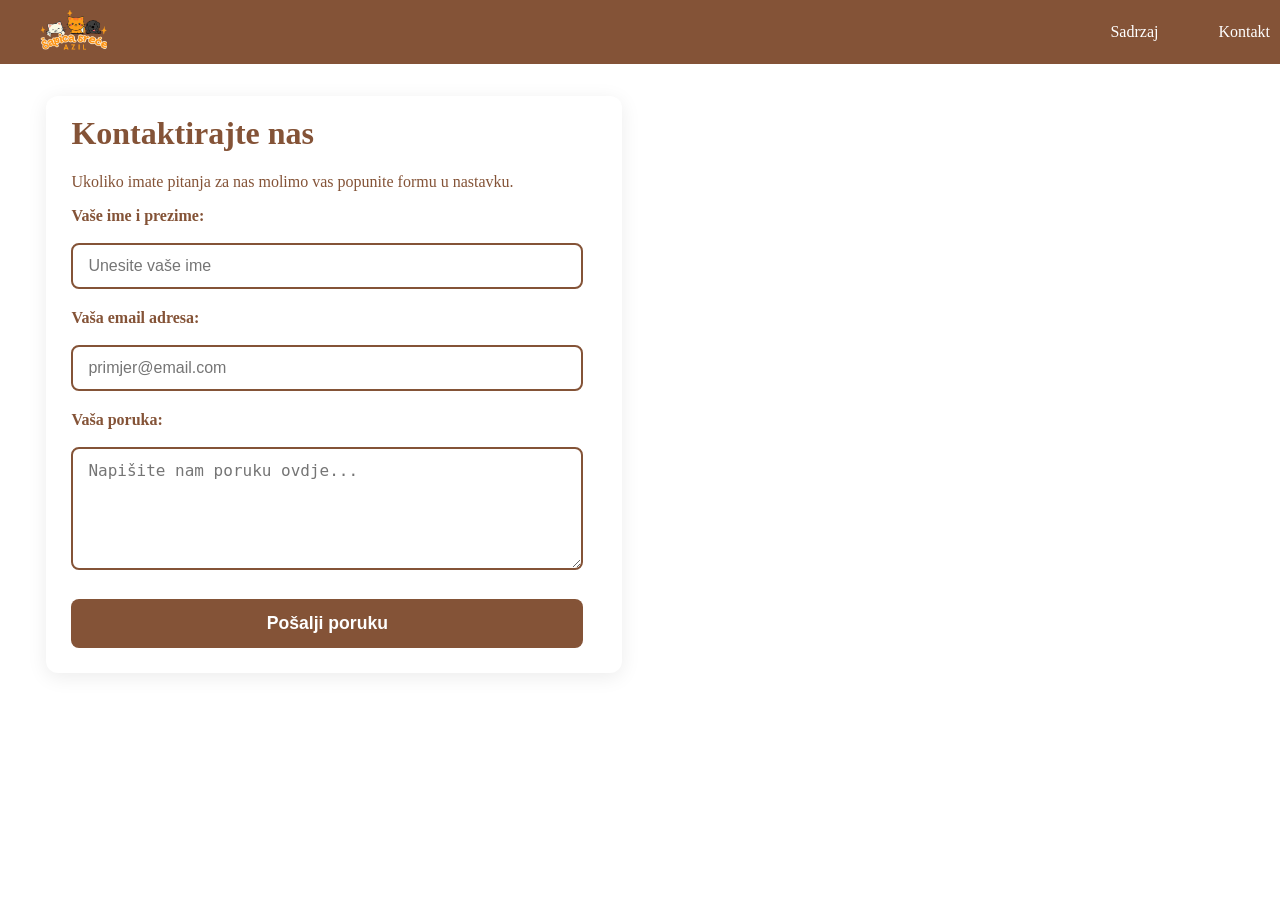
==== kontakt.html @ 922c0b39 "Napravljena kontakt stranica, uzeto zaglavlje sa index.html stranice. Napravljena kontakt forma i js" ====
<!DOCTYPE html>
<html>
<head>
    <meta charset="UTF-8">
    <title>Azil "Šapica sreće" - Tuzla</title>
    <link rel="stylesheet" href="kontakt_style.css">
</head>

<body>
    <!-- Navigacija -->
    <nav class="menu-container">
        <a href="index.html" class="logo">
            <img 
                src="slike/logo3.png" 
                alt="Logo stranice"
            />
        </a>
        <ul>
            <li><a href="sadrzaj.html">Sadrzaj</a></li>
            <li><a href="kontakt.html">Kontakt</a></li>
        </ul>
    </nav>

    <div class="kontakt-box">
        <h1 class="kontakt-naslov">Kontaktirajte nas</h1>
        <p class="kontakt-podnaslov">Ukoliko imate pitanja za nas molimo vas popunite formu u nastavku.</p>
        
        <div class="forma-kontejner">
            <form id="kontaktForma" action="#" method="POST">
                
                <div class="unos-polje">
                    <label for="ime">Vaše ime i prezime:</label><br>
                    <input type="text" id="ime" name="ime" placeholder="Unesite vaše ime" required>
                </div>
                <br>

                <div class="unos-polje">
                    <label for="email">Vaša email adresa:</label><br>
                    <input type="email" id="email" name="email" placeholder="primjer@email.com" required>
                </div>
                <br>

                <div class="unos-polje">
                    <label for="poruka">Vaša poruka:</label><br>
                    <textarea id="poruka" name="poruka" rows="5" placeholder="Napišite nam poruku ovdje..." required></textarea>
                </div>
                <br>

                <button type="submit" class="dugme-posalji">Pošalji poruku</button>
            </form>

            <div id="porukaUspjeha" style="display: none; color: #28a745; margin-top: 15px; font-weight: bold;">
                Hvala vam! Vaša poruka je uspješno poslana. Javit ćemo vam se ubrzo. 🐾
            </div>
        </div>
    </div>

    <script src="skripta.js"></script>

</body>
</html>
---- kontakt_style.css ----
.menu-container {
    margin: 0 auto;       
    display: flex;
    align-items: center;
    justify-content: space-between;
    background-color: #845337; 
    padding: 10px 20px;
    position: fixed;   
    top: 0;           
    left: 0;
    right: 0;
    width: 100%;      
    z-index: 1000;    
}

.logo img {
    width: 50pt;          
    padding: 0px 20px;
}

nav ul {
    list-style-type: none; 
    margin: 0;
    padding: 0;
    display: flex; 
}

nav ul li {
    margin: 0;
}

nav ul li a {
    display: inline-block;
    color: rgb(255, 255, 255); 
    text-decoration: none; 
    padding: 0px 30px; /* razmak oko teksta */
}

nav ul li a:hover {
    background-color: #ffffff; 
    color: #845337; 
}

.kontakt-box{
    max-width:45lvw;
    margin-left:3lvw;
    margin-top: 96px; 
    padding-top: 3px;
    border-radius: 12px;
    background-color: #fff;
    box-shadow: 0 4px 20px rgba(0,0,0,0.08);
}

.kontakt-naslov{
    margin-top: 16px;
    margin-left: 25px;
    color:#845337;
    display: flex;
    align-items: center;
    justify-content: space-between;

}

.kontakt-podnaslov{
    margin-top: 16px;
    margin-left: 25px;
    color:#845337;
    display: flex;
    align-items: center;
    justify-content: space-between;

}


.forma-kontejner {
    max-width:40lvw;
    margin-left:25px ;
    background: #fff;
}


.unos-polje {
    margin-bottom: 2px;
}

.forma-kontejner label {
    display: block;
    margin-bottom: 0px;
    font-weight: 600;
    color:#845337;
}


.forma-kontejner input[type="text"],
.forma-kontejner input[type="email"],
.forma-kontejner textarea {
    width: 100%;
    padding: 12px 15px;
    border: 2px solid #845337;
    border-radius: 8px;
    font-size: 1rem;
    transition: all 0.3s ease;
    outline: none;
    box-sizing: border-box;
    align-items: center;
}

.kontakt-poruka{
    display: none; 
    color: #28a745; 
    font-weight: bold;
    margin-bottom: 25px;
}

.dugme-posalji {
    width: 100%;
    margin-bottom: 25px;
    background-color: #845337; 
    color: white;
    padding: 14px;
    border: none;
    border-radius: 8px;
    font-size: 1.1rem;
    font-weight: bold;
    cursor: pointer;
    transition: background-color 0.3s, transform 0.2s;
    margin-top: 5px;
}
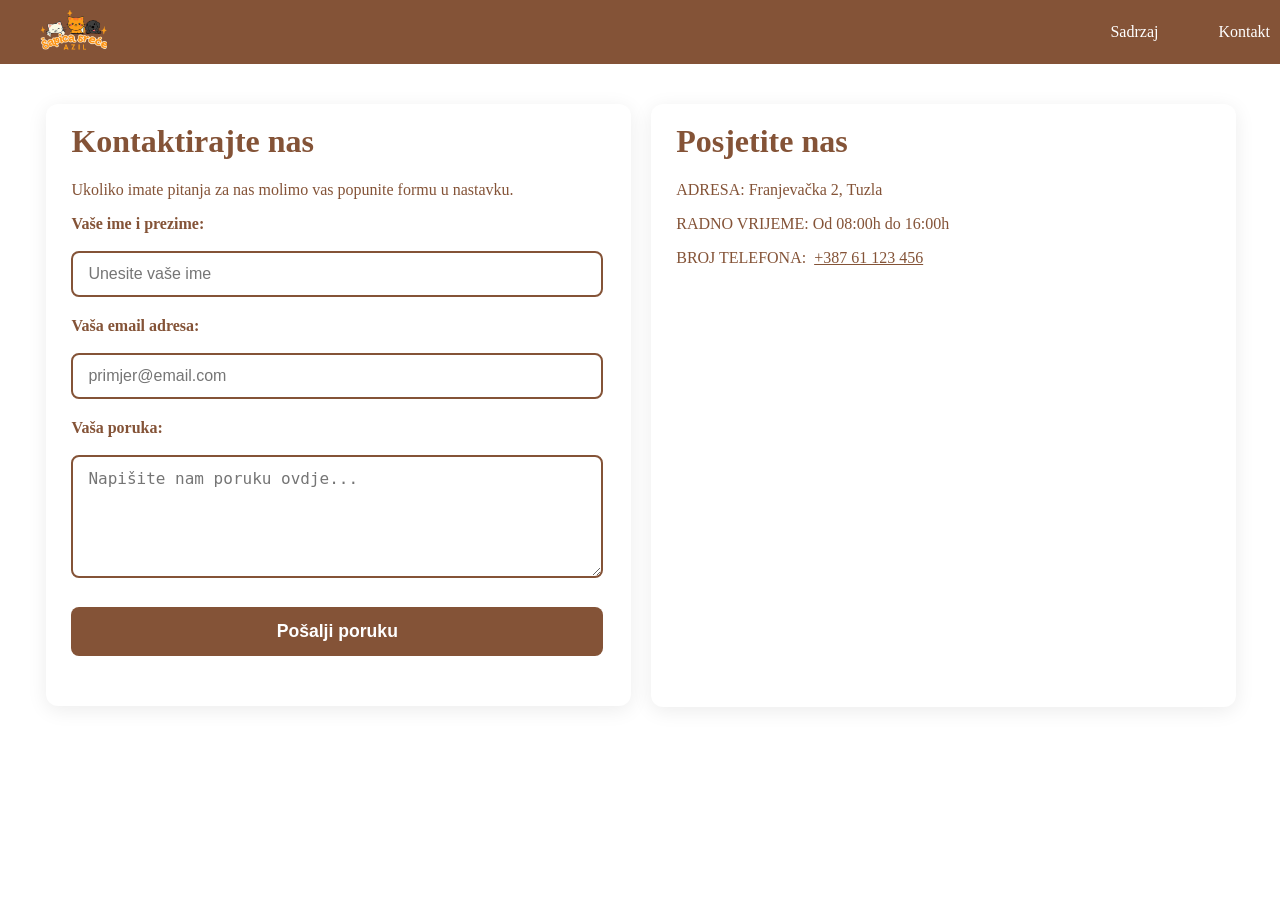
==== commit b0e2cd22: "Dodana karata na kontakt.html stranicu, kao i ostale kontakt info (adresa, broj telefona), popravlje" ====
--- a/kontakt.html
+++ b/kontakt.html
@@ -21,41 +21,66 @@
         </ul>
     </nav>
 
-    <div class="kontakt-box">
-        <h1 class="kontakt-naslov">Kontaktirajte nas</h1>
-        <p class="kontakt-podnaslov">Ukoliko imate pitanja za nas molimo vas popunite formu u nastavku.</p>
-        
-        <div class="forma-kontejner">
-            <form id="kontaktForma" action="#" method="POST">
-                
-                <div class="unos-polje">
-                    <label for="ime">Vaše ime i prezime:</label><br>
-                    <input type="text" id="ime" name="ime" placeholder="Unesite vaše ime" required>
+    <div class="kontakt-mapa">
+        <div class="kontakt-box">
+            <h1 class="kontakt-naslov">Kontaktirajte nas</h1>
+            <p class="kontakt-podnaslov">Ukoliko imate pitanja za nas molimo vas popunite formu u nastavku.</p>
+            
+            <div class="forma-kontejner">
+                <form id="kontaktForma" action="#" method="POST">
+                    
+                    <div class="unos-polje">
+                        <label for="ime">Vaše ime i prezime:</label><br>
+                        <input type="text" id="ime" name="ime" placeholder="Unesite vaše ime" required>
+                    </div>
+                    <br>
+
+                    <div class="unos-polje">
+                        <label for="email">Vaša email adresa:</label><br>
+                        <input type="email" id="email" name="email" placeholder="primjer@email.com" required>
+                    </div>
+                    <br>
+
+                    <div class="unos-polje">
+                        <label for="poruka">Vaša poruka:</label><br>
+                        <textarea id="poruka" name="poruka" rows="5" placeholder="Napišite nam poruku ovdje..." required></textarea>
+                    </div>
+                    <br>
+
+                    <button type="submit" class="dugme-posalji">Pošalji poruku</button>
+                </form>
+
+                <div id="porukaUspjeha" class="kontakt-poruka" >
+                    Hvala vam! Vaša poruka je uspješno poslana. Javit ćemo vam se ubrzo. 🐾
                 </div>
-                <br>
-
-                <div class="unos-polje">
-                    <label for="email">Vaša email adresa:</label><br>
-                    <input type="email" id="email" name="email" placeholder="primjer@email.com" required>
-                </div>
-                <br>
-
-                <div class="unos-polje">
-                    <label for="poruka">Vaša poruka:</label><br>
-                    <textarea id="poruka" name="poruka" rows="5" placeholder="Napišite nam poruku ovdje..." required></textarea>
-                </div>
-                <br>
-
-                <button type="submit" class="dugme-posalji">Pošalji poruku</button>
-            </form>
-
-            <div id="porukaUspjeha" style="display: none; color: #28a745; margin-top: 15px; font-weight: bold;">
-                Hvala vam! Vaša poruka je uspješno poslana. Javit ćemo vam se ubrzo. 🐾
             </div>
         </div>
+
+        <script src="skripta.js"></script>
+        
+        <div class="mapa-box">
+            <h1 class="kontakt-naslov">Posjetite nas</h1>
+            <p class="kontakt-podnaslov">ADRESA: Franjevačka 2, Tuzla</p>
+            <p class="kontakt-podnaslov">RADNO VRIJEME: Od 08:00h do 16:00h</p>
+            <div class="telefon-red">
+                <span>BROJ TELEFONA:</span>
+                <a href="tel:+38761123456">+387 61 123 456</a>
+            </div>
+            
+            <div class="mapa-kontejner">
+                <iframe 
+                    src="https://www.google.com/maps/embed?pb=!1m18!1m12!1m3!1d2843.894953051688!2d18.671561075006395!3d44.53778339477354!2m3!1f0!2f0!3f0!3m2!1i1024!2i768!4f13.1!3m3!1m2!1s0x475ead228316a251%3A0x2165318fba877f3d!2sFranjeva%C4%8Dka%202%2C%20Tuzla%20Grad%2075000!5e0!3m2!1shr!2sba!4v1778794745160!5m2!1shr!2sba" 
+                    width="600" 
+                    height="390" 
+                    style="border:0;" 
+                    allowfullscreen="" 
+                    loading="lazy" 
+                    referrerpolicy="no-referrer-when-downgrade">
+                </iframe>
+            </div>
+        </div>
+
     </div>
-
-    <script src="skripta.js"></script>
 
 </body>
 </html>
--- a/kontakt_style.css
+++ b/kontakt_style.css
@@ -42,13 +42,16 @@
 }
 
 .kontakt-box{
-    max-width:45lvw;
+    max-width:50vw;
     margin-left:3lvw;
     margin-top: 96px; 
+    flex: 1; 
+    min-width: 300px;
     padding-top: 3px;
     border-radius: 12px;
     background-color: #fff;
     box-shadow: 0 4px 20px rgba(0,0,0,0.08);
+    padding-bottom: 25px;
 }
 
 .kontakt-naslov{
@@ -73,7 +76,7 @@
 
 
 .forma-kontejner {
-    max-width:40lvw;
+    max-width:50vw;
     margin-left:25px ;
     background: #fff;
 }
@@ -94,7 +97,7 @@
 .forma-kontejner input[type="text"],
 .forma-kontejner input[type="email"],
 .forma-kontejner textarea {
-    width: 100%;
+    width: 95%;
     padding: 12px 15px;
     border: 2px solid #845337;
     border-radius: 8px;
@@ -109,11 +112,11 @@
     display: none; 
     color: #28a745; 
     font-weight: bold;
-    margin-bottom: 25px;
+    padding-bottom: 25px;
 }
 
 .dugme-posalji {
-    width: 100%;
+    width: 95%;
     margin-bottom: 25px;
     background-color: #845337; 
     color: white;
@@ -125,4 +128,67 @@
     cursor: pointer;
     transition: background-color 0.3s, transform 0.2s;
     margin-top: 5px;
+}
+
+
+.kontakt-mapa{
+    display: flex;
+    gap: 20px;
+    flex-wrap: wrap; 
+    align-items: flex-start;
+}
+
+.mapa-kontejner {
+    flex: 1;
+    min-width: 300px;
+    margin-top: 25px;
+    margin-right:25px ;
+}
+
+/* Osigurava da se iframe mape prilagodi širini kontejnera */
+.mapa-kontejner iframe {
+    width: 95%;
+    display: flex;
+    align-items: center;
+    justify-content: space-between;
+    padding-left: 25px;
+    padding-bottom: 25px;
+    
+}
+
+
+.mapa-box{
+    max-width:50vw;
+    margin-top: 96px; 
+    margin-right: 36px;
+    flex: 1; 
+    min-width: 350px;
+    padding-top: 3px;
+    border-radius: 12px;
+    background-color: #fff;
+    box-shadow: 0 4px 20px rgba(0,0,0,0.08);
+}
+
+
+.mapa-box a{
+    color:#845337;
+    display: flex;
+    align-items: center;
+    justify-content: space-between;
+}
+
+.mapa-box a:hover{
+    color:#cea48c;
+}
+
+.telefon-red {
+    display: flex;
+    align-items: center; /* Vertikalno centrira tekst i broj */
+    margin-left: 25px; /* Poravnava sa vašim ostalim tekstom */
+    margin-top: 16px;
+}
+
+.telefon-red span {
+    color: #845337;
+    margin-right: 8px; /* Odmiče broj malo udesno od teksta */
 }
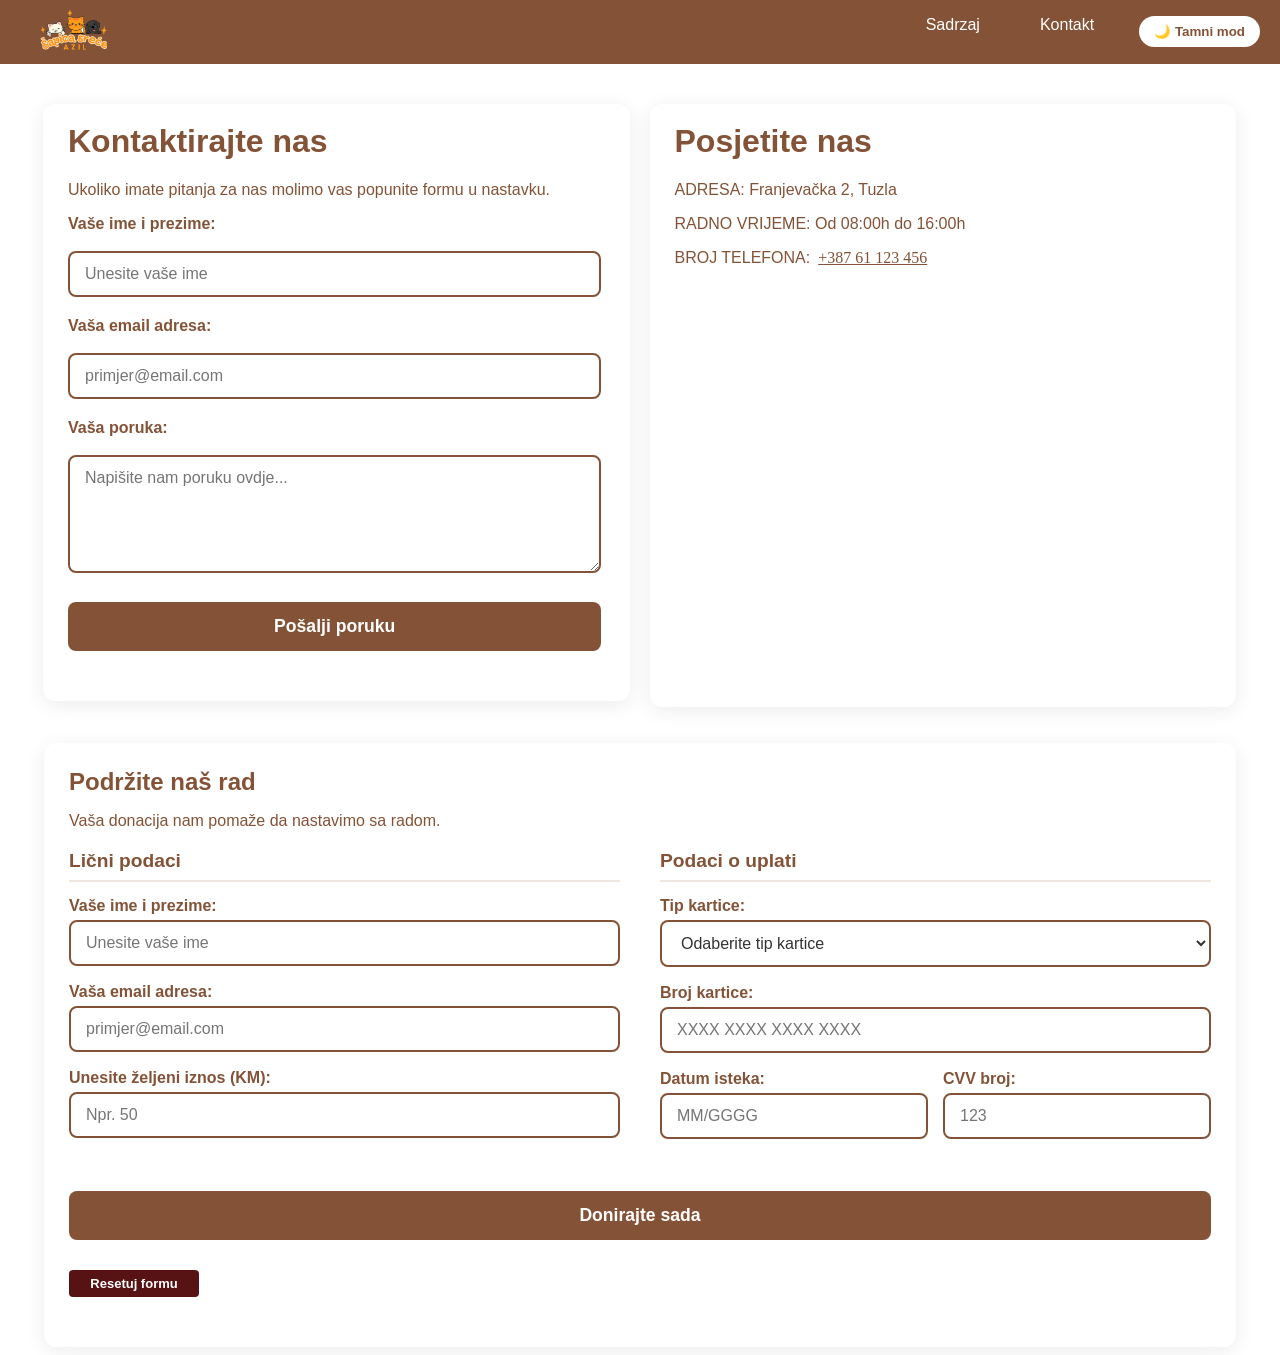
==== commit 4061f550: "Dodana je mapa i forma za donaciju, te reset button i dark mode" ====
--- a/kontakt.html
+++ b/kontakt.html
@@ -3,12 +3,14 @@
 <head>
     <meta charset="UTF-8">
     <title>Azil "Šapica sreće" - Tuzla</title>
+    <meta name="viewport" content="width=device-width, initial-scale=1.0">
     <link rel="stylesheet" href="kontakt_style.css">
 </head>
 
 <body>
     <!-- Navigacija -->
     <nav class="menu-container">
+
         <a href="index.html" class="logo">
             <img 
                 src="slike/logo3.png" 
@@ -18,6 +20,7 @@
         <ul>
             <li><a href="sadrzaj.html">Sadrzaj</a></li>
             <li><a href="kontakt.html">Kontakt</a></li>
+            <li><button id="dark-mode-toggle" class="btn-tamni">🌙 Tamni mod</button></li>
         </ul>
     </nav>
 
@@ -82,5 +85,157 @@
 
     </div>
 
+    <div class="form-donacije">
+        <div class="donacija-box">
+    <h2 class="kontakt-naslov">Podržite naš rad</h2>
+    <p class="kontakt-podnaslov">Vaša donacija nam pomaže da nastavimo sa radom.</p>
+    
+    <div class="forma-donacije">
+        <form id="donacijaForma" action="#" method="POST">
+            
+            <div class="donacija-kolone">
+                
+                <div class="donacija-lijeva">
+                    <h3 class="podnaslov-forme">Lični podaci</h3>
+                    
+                    <div class="unos-polje">
+                        <label for="ime-donacije">Vaše ime i prezime:</label>
+                        <input type="text" id="ime-donacije" name="ime" placeholder="Unesite vaše ime" required>
+                    </div>
+
+                    <div class="unos-polje">
+                        <label for="email-donacije">Vaša email adresa:</label>
+                        <input type="email" id="email-donacije" name="email" placeholder="primjer@email.com" required>
+                    </div>
+
+                    <div class="unos-polje">
+                        <label for="iznos">Unesite željeni iznos (KM):</label>
+                        <input type="number" id="iznos" name="iznos" placeholder="Npr. 50" required min="1">
+                    </div>
+                </div>
+
+                <div class="donacija-desna">
+                    <h3 class="podnaslov-forme">Podaci o uplati</h3>
+                    
+                    <div class="unos-polje">
+                        <label for="tip-kartice">Tip kartice:</label>
+                        <select id="tip-kartice" name="tip_kartice" required>
+                            <option value="" disabled selected>Odaberite tip kartice</option>
+                            <option value="visa">Visa</option>
+                            <option value="mastercard">Mastercard</option>
+                            <option value="maestro">Maestro</option>
+                        </select>
+                    </div>
+
+                    <div class="unos-polje">
+                        <label for="broj-kartice">Broj kartice:</label>
+                        <input type="number" id="broj-kartice" name="broj_kartice" placeholder="XXXX XXXX XXXX XXXX" required maxlength="16">
+                        <div id="greskaKartica" style="color: red; font-size: 12px; display: none; margin-top: 5px;">Broj kartice mora imati tačno 16 cifara!</div>
+                    </div>
+
+                    <div class="kartica-detalji">
+                        <div class="unos-polje polje-pola">
+                            <label for="istek">Datum isteka:</label>
+                            <input type="text" id="istek" name="istek" placeholder="MM/GGGG" required maxlength="7">
+                            <div id="greskaDatum" style="color: red; font-size: 12px; display: none; margin-top: 5px;">Format mora biti MM/GGGG (Mjesec 01-12)!</div>
+                        </div>
+                        <div class="unos-polje polje-pola">
+                            <label for="cvv">CVV broj:</label>
+                            <input type="text" id="cvv" name="cvv" placeholder="123" required maxlength="3">
+                            <div id="greskaCvv" style="color: red; font-size: 12px; display: none; margin-top: 5px;">CVV mora imati 3 cifre!</div>
+        
+                        </div>
+                    </div>
+                </div>
+                
+            </div> <button type="submit" class="dugme-posalji dugme-doniraj-novo">Donirajte sada</button>
+            <button type="reset" id="resetujDonaciju" class="dugme-posalji dugme-reset">Resetuj formu</button>
+        </form>
+        
+        <div id="porukaUspjehaDonacija" class="kontakt-poruka">
+            Hvala vam! Vaša donacija nam mnogo znači. 🐾
+        </div>
+    </div>
+
+   
+<script>
+    const toggleButton = document.getElementById('dark-mode-toggle');
+
+    toggleButton.addEventListener('click', () => {
+        document.body.classList.toggle('dark');
+        if (document.body.classList.contains('dark')) {
+            toggleButton.innerHTML = "☀️ Svijetli mod";
+        } else {
+            toggleButton.innerHTML = "🌙 Tamni mod";
+        }
+    });
+
+    
+    const poljeKartica = document.getElementById('broj-kartice');
+    const poljeIstek = document.getElementById('istek');
+    const poljeCvv = document.getElementById('cvv');
+    const donacijaForma = document.getElementById('donacijaForma');
+
+    
+    poljeKartica.addEventListener('input', samoBrojevi);
+    poljeCvv.addEventListener('input', samoBrojevi);
+    
+    // Automatsko dodavanje kose crte za datum (MM/GGGG)
+    poljeIstek.addEventListener('input', formatirajDatum);
+
+    function samoBrojevi(e) {
+        this.value = this.value.replace(/[^0-9]/g, '');
+    }
+
+    function formatirajDatum(e) {
+        let unos = this.value.replace(/[^0-9]/g, '');
+        if (unos.length > 2) {
+            this.value = unos.substring(0, 2) + '/' + unos.substring(2, 6);
+        } else {
+            this.value = unos;
+        }
+    }
+
+    
+    donacijaForma.addEventListener('submit', function(event) {
+        document.getElementById('greskaKartica').style.display = 'none';
+        document.getElementById('greskaDatum').style.display = 'none';
+        document.getElementById('greskaCvv').style.display = 'none';
+
+        let formaValidna = true;
+
+       
+        if (poljeKartica.value.length !== 16) {
+            document.getElementById('greskaKartica').style.display = 'block';
+            formaValidna = false;
+        }
+
+        //  Provjera datuma isteka (MM/GGGG) - Mjesec ne može preko 12
+        let datumRegex = /^(0[1-9]|1[0-2])\/[0-9]{4}$/;
+        if (!datumRegex.test(poljeIstek.value)) {
+            document.getElementById('greskaDatum').style.display = 'block';
+            formaValidna = false;
+        }
+
+        if (poljeCvv.value.length !== 3) {
+            document.getElementById('greskaCvv').style.display = 'block';
+            formaValidna = false;
+        }
+
+        
+        if (!formaValidna) {
+            event.preventDefault(); 
+        } else {
+           
+            event.preventDefault(); 
+            document.getElementById('porukaUspjehaDonacija').style.display = 'block';
+        }
+    });
+
+
+
+    </script>
+    </body>
+</html>
 </body>
 </html>
--- a/kontakt_style.css
+++ b/kontakt_style.css
@@ -1,3 +1,4 @@
+
 .menu-container {
     margin: 0 auto;       
     display: flex;
@@ -11,6 +12,8 @@
     right: 0;
     width: 100%;      
     z-index: 1000;    
+    font-family: Arial, sans-serif;
+    box-sizing: border-box; 
 }
 
 .logo img {
@@ -33,7 +36,7 @@
     display: inline-block;
     color: rgb(255, 255, 255); 
     text-decoration: none; 
-    padding: 0px 30px; /* razmak oko teksta */
+    padding: 0px 30px; 
 }
 
 nav ul li a:hover {
@@ -41,46 +44,43 @@
     color: #845337; 
 }
 
-.kontakt-box{
-    max-width:50vw;
-    margin-left:3lvw;
+.kontakt-box {
+    max-width: 50vw;
     margin-top: 96px; 
+    margin-left: 10px;
     flex: 1; 
     min-width: 300px;
     padding-top: 3px;
+    padding-left: 25px;
     border-radius: 12px;
     background-color: #fff;
     box-shadow: 0 4px 20px rgba(0,0,0,0.08);
     padding-bottom: 25px;
-}
-
-.kontakt-naslov{
+    box-sizing: border-box;
+}
+
+.kontakt-naslov {
     margin-top: 16px;
-    margin-left: 25px;
-    color:#845337;
+    color: #845337;
     display: flex;
     align-items: center;
     justify-content: space-between;
-
-}
-
-.kontakt-podnaslov{
+    font-family: Arial, sans-serif;
+}
+
+.kontakt-podnaslov {
     margin-top: 16px;
-    margin-left: 25px;
-    color:#845337;
+    color: #845337;
     display: flex;
     align-items: center;
     justify-content: space-between;
-
-}
-
+    font-family: Arial, sans-serif;
+}
 
 .forma-kontejner {
-    max-width:50vw;
-    margin-left:25px ;
+    max-width: 50vw;
     background: #fff;
 }
-
 
 .unos-polje {
     margin-bottom: 2px;
@@ -90,9 +90,9 @@
     display: block;
     margin-bottom: 0px;
     font-weight: 600;
-    color:#845337;
-}
-
+    color: #845337;
+    font-family: Arial, sans-serif;
+}
 
 .forma-kontejner input[type="text"],
 .forma-kontejner input[type="email"],
@@ -106,9 +106,10 @@
     outline: none;
     box-sizing: border-box;
     align-items: center;
-}
-
-.kontakt-poruka{
+    font-family: Arial, sans-serif;
+}
+
+.kontakt-poruka {
     display: none; 
     color: #28a745; 
     font-weight: bold;
@@ -130,65 +131,375 @@
     margin-top: 5px;
 }
 
-
-.kontakt-mapa{
+.kontakt-mapa {
     display: flex;
     gap: 20px;
     flex-wrap: wrap; 
     align-items: flex-start;
+    padding-left: 25px;
+    box-sizing: border-box;
 }
 
 .mapa-kontejner {
     flex: 1;
     min-width: 300px;
     margin-top: 25px;
-    margin-right:25px ;
-}
-
-/* Osigurava da se iframe mape prilagodi širini kontejnera */
+    margin-right: 25px;
+}
+
+
 .mapa-kontejner iframe {
-    width: 95%;
+    width: 100%;
     display: flex;
     align-items: center;
     justify-content: space-between;
-    padding-left: 25px;
     padding-bottom: 25px;
-    
-}
-
-
-.mapa-box{
-    max-width:50vw;
+}
+
+.mapa-box {
+    max-width: 50vw;
     margin-top: 96px; 
     margin-right: 36px;
     flex: 1; 
     min-width: 350px;
     padding-top: 3px;
+    padding-left: 25px;
     border-radius: 12px;
     background-color: #fff;
     box-shadow: 0 4px 20px rgba(0,0,0,0.08);
-}
-
-
-.mapa-box a{
-    color:#845337;
+    box-sizing: border-box;
+}
+
+.mapa-box a {
+    color: #845337;
     display: flex;
     align-items: center;
     justify-content: space-between;
 }
 
-.mapa-box a:hover{
-    color:#cea48c;
+.mapa-box a:hover {
+    color: #cea48c;
 }
 
 .telefon-red {
     display: flex;
-    align-items: center; /* Vertikalno centrira tekst i broj */
-    margin-left: 25px; /* Poravnava sa vašim ostalim tekstom */
+    align-items: center; 
     margin-top: 16px;
 }
 
 .telefon-red span {
     color: #845337;
-    margin-right: 8px; /* Odmiče broj malo udesno od teksta */
-}+    margin-right: 8px; 
+    font-family: Arial, sans-serif;
+}
+
+.donacija-box {
+    max-width: 95vw; 
+    margin-top: 36px; 
+    margin-right: 36px;
+    margin-left: 36px;
+    min-width: 350px;
+    padding-top: 15px; 
+    padding-left: 25px;
+    padding-right: 25px;
+    padding-bottom: 25px; 
+    border-radius: 12px; 
+    background-color: #fff;
+    box-shadow: 0 4px 20px rgba(0,0,0,0.08); 
+    box-sizing: border-box;
+}
+
+.donacija-box h2 {
+    color: #845337;
+    margin-bottom: 10px;
+    margin-top: 10px;
+}
+
+.donacija-box p {
+    color: #845337;
+    margin-bottom: 20px;
+}
+
+.forma-donacije {
+    width: 100%;
+    font-family: Arial, sans-serif;
+    background-color: transparent; 
+}
+
+.forma-donacije label {
+    display: block;
+    margin-bottom: 5px;
+    font-weight: 600;
+    color: #845337;
+}
+
+.forma-donacije input[type="text"],
+.forma-donacije input[type="email"],
+.forma-donacije input[type="number"] {
+    width: 95%; 
+    padding: 12px 15px; 
+    border: 2px solid #845337;
+    border-radius: 8px; 
+    font-size: 1rem;
+    transition: all 0.3s ease;
+    outline: none;
+    box-sizing: border-box;
+    margin-bottom: 15px; 
+    color: #333;
+}
+
+.forma-donacije input:focus {
+    background-color: #fafafa;
+}
+
+.dugme-doniraj {
+    width: 95%; 
+    padding: 14px; 
+    background-color: #845337;
+    color: #ffffff;
+    border: none;
+    border-radius: 8px; 
+    font-size: 1.1rem; 
+    font-weight: bold;
+    cursor: pointer;
+    transition: background-color 0.3s;
+    margin-top: 10px;
+}
+
+.dugme-doniraj:hover {
+    background-color: #6a422c; 
+}
+
+.donacija-kolone {
+    display: flex;
+    gap: 40px; 
+    margin-bottom: 20px;
+}
+
+.donacija-lijeva, 
+.donacija-desna {
+    flex: 1;
+}
+
+.podnaslov-forme {
+    color: #845337;
+    margin-top: 0;
+    margin-bottom: 15px;
+    font-size: 1.2rem;
+    border-bottom: 2px solid #f0e6e1; 
+    padding-bottom: 8px;
+}
+
+.forma-donacije select {
+    width: 100%;
+    padding: 12px 15px;
+    border: 2px solid #845337;
+    border-radius: 8px;
+    font-size: 1rem;
+    transition: all 0.3s ease;
+    outline: none;
+    box-sizing: border-box;
+    color: #333;
+    background-color: #fff;
+    margin-bottom: 15px;
+    cursor: pointer;
+}
+
+
+.donacija-kolone input[type="text"],
+.donacija-kolone input[type="email"],
+.donacija-kolone input[type="number"],
+.donacija-kolone select {
+    width: 100% !important;
+}
+
+.kartica-detalji {
+    display: flex;
+    gap: 15px; 
+}
+
+.polje-pola {
+    flex: 1; 
+}
+
+.dugme-doniraj-novo {
+    width: 100%;
+    margin-top: 15px;
+}
+
+
+
+@media (max-width: 768px) {
+    
+    .menu-container {
+        padding: 10px 5px; 
+    }
+    
+    .logo img {
+        width: 40pt; 
+        padding: 0 5px;
+    }
+
+    nav ul li a {
+        padding: 0px 8px; 
+        font-size: 0.9rem; 
+    }
+
+    
+    
+    .kontakt-box, 
+    .mapa-box, 
+    .donacija-box,
+    .forma-kontejner  {
+        max-width: 100%;
+        min-width: 100%;
+        margin-left: 0;
+        margin-right: 0;
+        padding-left: 15px;
+        padding-right: 15px;
+        box-sizing: border-box;
+    }
+
+    
+    .kontakt-box {
+        margin-top: 80px; 
+        margin-bottom: 20px;
+    }
+
+    .mapa-box {
+        margin-top: 0; 
+        margin-bottom: 20px;
+    }
+
+    .donacija-box {
+        margin-top: 0; 
+        margin-bottom: 20px;
+    }
+
+    
+    .kontakt-mapa,
+    .donacija-kolone,
+    .kartica-detalji {
+        display: flex;
+        flex-direction: column; 
+        gap: 15px; 
+        padding-left: 0;
+
+    }
+
+    .mapa-kontejner {
+        margin: 0;
+        width: 100%;
+    }
+
+    
+    .forma-kontejner input[type="text"],
+    .forma-kontejner input[type="email"],
+    .forma-kontejner textarea,
+    .dugme-posalji,
+    .forma-donacije input[type="text"],
+    .forma-donacije input[type="email"],
+    .forma-donacije input[type="number"],
+    .forma-donacije select,
+    .dugme-doniraj {
+        width: 100% !important;
+    }
+}
+
+.btn-tamni {
+    background-color: #ffffff;
+    color: #845337;
+    border: none;
+    padding: 8px 15px;
+    border-radius: 20px;
+    cursor: pointer;
+    font-weight: bold;
+    font-family: Arial, sans-serif;
+    margin-left: 15px;
+    transition: 0.3s;
+}
+.btn-tamni:hover {
+    background-color: #f2e6df;
+}
+
+body.dark {
+    background: #121212 !important;
+    color: #ffffff !important;
+}
+
+body.dark .menu-container {
+    background-color: #1a1a1a !important;
+}
+
+body.dark nav ul li a {
+    color: #ffffff !important;
+}
+
+body.dark nav ul li a:hover {
+    background-color: #333333 !important;
+    color: #ffffff !important;
+}
+
+body.dark .btn-tamni {
+    background-color: #333333;
+    color: #ffffff;
+    border: 1px solid #555555;
+}
+
+body.dark .btn-tamni:hover {
+    background-color: #444444;
+}
+
+body.dark .container,
+body.dark .table-box,
+body.dark .bottom-box {
+    background-color: #1e1e1e !important;
+    color: #ffffff !important;
+}
+
+body.dark .mapa-box,
+body.dark .kontakt-box,
+body.dark .donacija-box,
+body.dark .forma-kontejner,
+body.dark .unos-polje{
+    background: #2a2a2a !important;
+}
+
+
+
+body.dark details {
+    background: #242424 !important;
+    color: #ffffff !important;
+}
+
+body.dark summary {
+    color: #ffffff !important;
+}
+
+body.dark ul li {
+    color: #e0e0e0 !important;
+}
+
+body.dark .back-top {
+    background: #2a2a2a !important;
+    color: #ffffff !important;
+    border: 2px solid #444444 !important;
+}
+
+body.dark .back-top:hover {
+    background: #444444 !important;
+}
+
+  .dugme-reset {
+    width: 130px;            
+    padding: 6px 0;         
+    font-size: 13px;         
+    background: #571313;   
+    color: white;
+    border: none;
+    border-radius: 4px;     
+    cursor: pointer;
+}
+
+
+
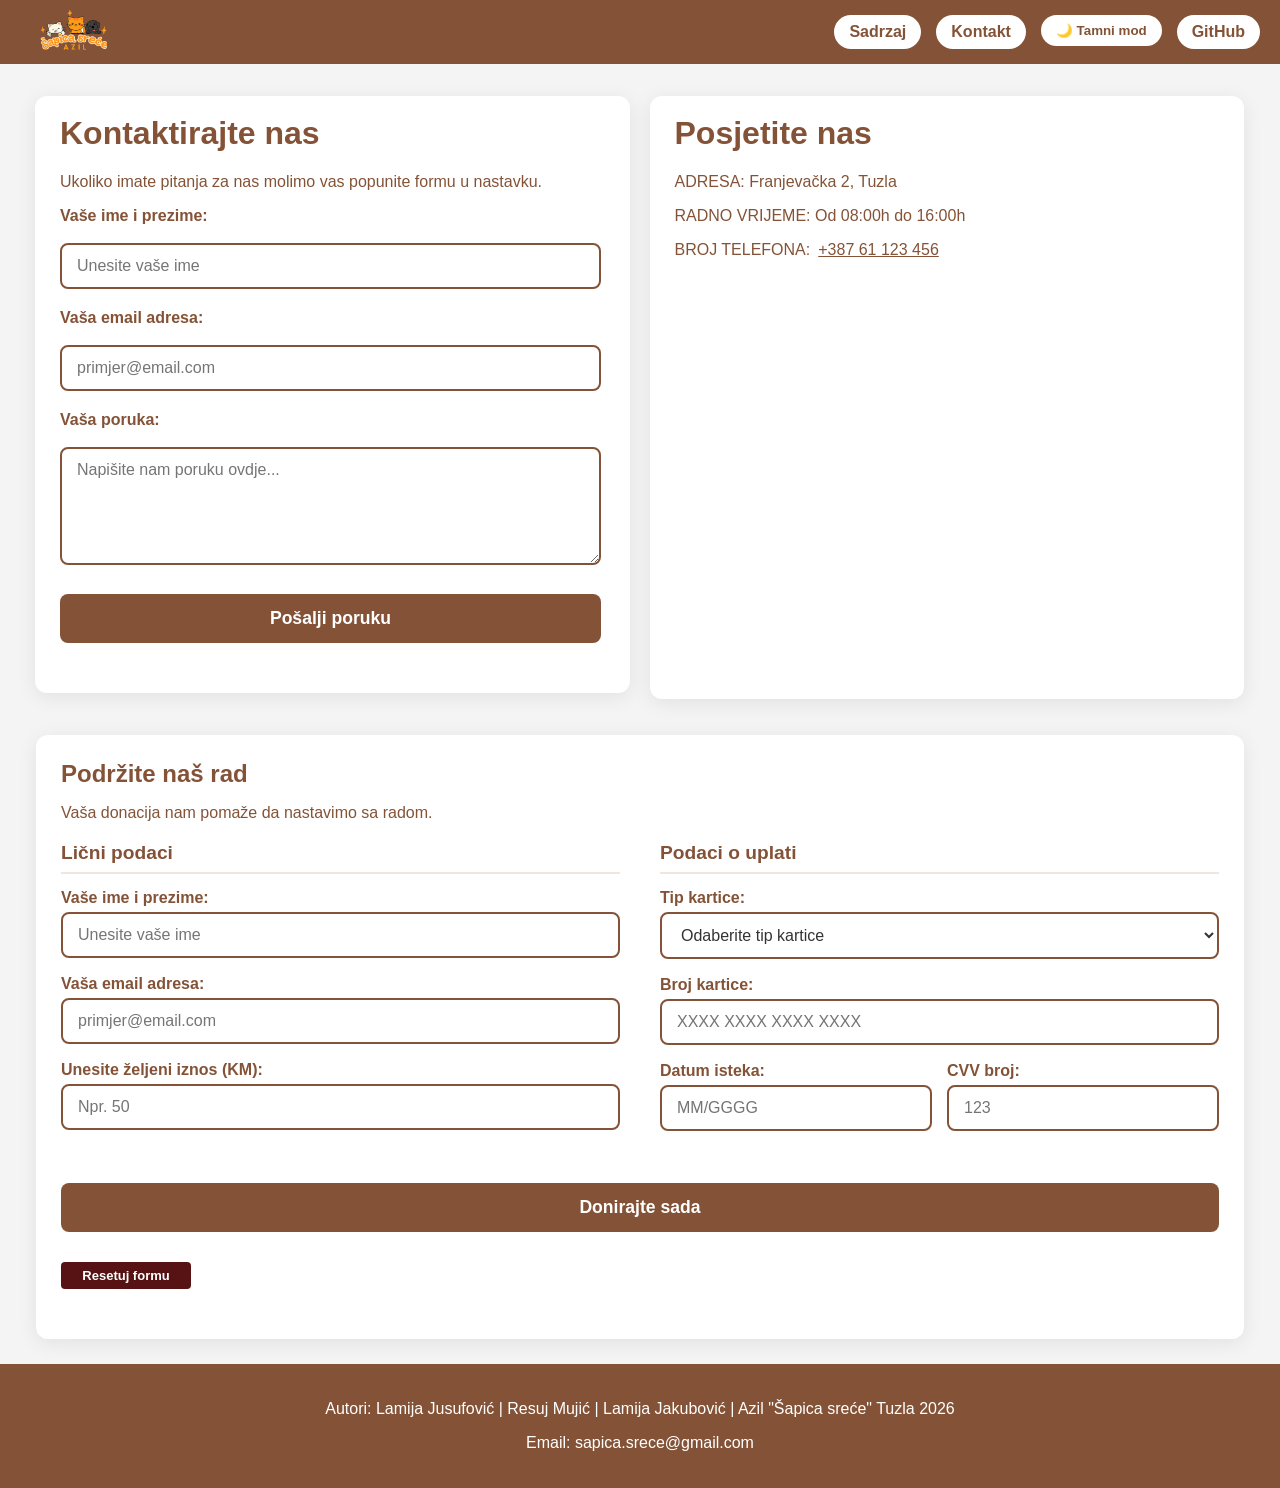
==== commit 0e7d20d9: "uklopljeni svi css fajlovi u jedan css fajl, dodani detalji u zaglavlje tako da bude isto za sve, do" ====
--- a/kontakt.html
+++ b/kontakt.html
@@ -4,7 +4,7 @@
     <meta charset="UTF-8">
     <title>Azil "Šapica sreće" - Tuzla</title>
     <meta name="viewport" content="width=device-width, initial-scale=1.0">
-    <link rel="stylesheet" href="kontakt_style.css">
+    <link rel="stylesheet" href="style.css">
 </head>
 
 <body>
@@ -18,9 +18,10 @@
             />
         </a>
         <ul>
-            <li><a href="sadrzaj.html">Sadrzaj</a></li>
-            <li><a href="kontakt.html">Kontakt</a></li>
+            <li><a class="btn-tamni"href="sadrzaj.html">Sadrzaj</a></li>
+            <li><a class="btn-tamni" href="kontakt.html">Kontakt</a></li>
             <li><button id="dark-mode-toggle" class="btn-tamni">🌙 Tamni mod</button></li>
+            <li><a class="btn-tamni" href="https://github.com/lamijajusufovic/Grupa42-TPTP-2026" target="_blank">GitHub</a></li>
         </ul>
     </nav>
 
@@ -148,7 +149,8 @@
                     </div>
                 </div>
                 
-            </div> <button type="submit" class="dugme-posalji dugme-doniraj-novo">Donirajte sada</button>
+             </div> 
+             <button type="submit" class="dugme-posalji dugme-doniraj-novo">Donirajte sada</button>
             <button type="reset" id="resetujDonaciju" class="dugme-posalji dugme-reset">Resetuj formu</button>
         </form>
         
@@ -156,6 +158,16 @@
             Hvala vam! Vaša donacija nam mnogo znači. 🐾
         </div>
     </div>
+
+</div>
+<div>
+<footer>
+    <p>Autori: Lamija Jusufović   |  Resuj Mujić  |  Lamija Jakubović  |    Azil "Šapica sreće" Tuzla 2026</p>
+    <p>Email: sapica.srece@gmail.com
+    </p>
+</footer>
+</div>
+
 
    
 <script>
@@ -235,7 +247,8 @@
 
 
     </script>
-    </body>
-</html>
+
+
+
 </body>
 </html>
--- a/style.css
+++ b/style.css
@@ -0,0 +1,1143 @@
+/* Reset */
+body, html {
+  margin: 0;
+  padding: 0;
+  font-family: Arial, sans-serif;
+}
+
+/* Hero sekcija */
+.hero {
+  background: linear-gradient(rgba(132, 83, 55, 0.7), rgba(0,0,0,0.6)), 
+              url("slike/pozadina2.png") center/cover no-repeat;
+  height: 100vh;
+  display: flex;
+  align-items: center;
+  justify-content: center;
+  color: #fff;
+  text-align: center;
+  font-family: 'Poppins', sans-serif;
+}
+
+
+/* Vertikalni pomoćni meni */
+
+.secondary-nav {
+  position: absolute;       
+  top: 50%;                 /* Centrirano po visini */
+  left: 30px;               /* Malo odmaknuto od lijeve ivice */
+  transform: translateY(-50%);
+}
+
+.secondary-nav ul {
+  list-style: none;
+  display: flex;
+  flex-direction: column;   /* Vertikalni raspored */
+  gap: 15px;
+  padding: 0;
+  margin: 0;
+}
+
+.secondary-nav ul li a {
+  text-decoration: none;
+  color: #fff;
+  font-weight: 500;
+  padding: 10px 18px;
+  border-radius: 25px;
+  transition: all 0.3s ease;
+  background: rgba(255,255,255,0.1);
+}
+
+.secondary-nav ul li a:hover {
+  background: #f18a15;
+  color: #fff;
+  transform: scale(1.05);
+}
+
+
+/* Glavni naslov */
+.hero-text h1 {
+  font-size: 70px;
+  color: #f18a15;
+  margin-bottom: 15px;
+  text-shadow: 3px 3px 6px rgba(0,0,0,0.6);
+}
+
+.hero-text p {
+  font-size: 22px;
+  color: #f18a15;
+  max-width: 600px;
+  margin: 0 auto;
+  line-height: 1.6;
+}
+
+/* Glavni meni */
+.menu-container {
+  display: flex;
+  align-items: center;
+  justify-content: space-between;
+  background-color: rgba(132, 83, 55, 0.9); /* poluprozirna boja da se uklopi uz sliku */
+  padding: 10px 20px;
+  position: fixed;
+  top: 0;
+  left: 0;
+  right: 0;
+  width: 100%;
+  z-index: 1000;
+}
+
+.logo img {
+  width: 50pt;
+}
+
+nav ul {
+  list-style-type: none;
+  display: flex;
+  margin: 0;
+  padding: 0;
+}
+
+nav ul li a {
+  color: #fff;
+  text-decoration: none;
+  padding: 0 30px;
+  font-weight: bold;
+}
+
+nav ul li a:hover {
+  background-color: #fff;
+  color: #5d3017;
+  border-radius: 4px;
+}
+
+/* Pomoćni meni */
+.search-box {
+  text-align: center;
+  margin: 20px 0;
+}
+
+#searchInput {
+  width: 60%;
+  padding: 10px;
+  border: 2px solid #f18a15;
+  border-radius: 25px;
+  font-size: 16px;
+}
+
+.secondary-nav {
+  background-color: rgba(238, 179, 111, 0.9);
+  padding: 20px;
+  margin: 20px;
+  width: 180px;
+  border-radius: 8px;
+  box-shadow: 0 4px 8px rgba(0,0,0,0.2);
+}
+
+.secondary-nav ul {
+  list-style-type: none;
+  padding: 0;
+  margin: 0;
+}
+
+.secondary-nav li {
+  margin-bottom: 10px;
+}
+
+.secondary-nav a {
+  text-decoration: none;
+  color: #633f29;
+  font-weight: bold;
+  display: block;
+  padding: 8px;
+  border-radius: 4px;
+  transition: background-color 0.3s;
+}
+
+.secondary-nav a:hover {
+  background-color: #633f29;
+  color: #fff;
+}
+
+/* Kartice */
+
+.card {
+  width: 80%;
+  margin: 40px auto;
+  padding: 20px;
+  background-color: #f5f5f5;
+  color: #333;
+  text-align: center;
+  border-radius: 8px;
+  box-shadow: 0 4px 8px rgba(0,0,0,0.1);
+}
+
+.card img {
+  max-width: 100%;
+  height: auto;
+  display: block;
+  margin: 0 auto 20px;
+}
+
+.card h1 {
+  margin-bottom: 15px;
+}
+
+.card p {
+  margin-bottom: 20px;
+  line-height: 1.6;
+}
+
+.card a {
+  text-decoration: none;
+  color: #0077cc;
+  font-weight: bold;
+}
+
+.card a:hover {
+  color: #005599;
+}
+
+/* Video sekcija */
+.video-section {
+  text-align: center;
+  padding: 40px;
+  background-color: #eee;
+}
+
+body.dark .video-section {
+  text-align: center;
+  padding: 40px;
+  background-color:#121212 ;
+}
+
+.video-section h2 {
+  margin-bottom: 20px;
+}
+
+/* Footer */
+footer {
+  text-align: center;
+  padding: 20px;
+  background-color: #845337;
+  color: #fff;
+}
+.back-to-top-container {
+  text-align: center; 
+  margin-top: 40px;
+}
+/* copilot mi je pomogao oko ubacivanja slike */
+.back-to-top {
+  display: none; 
+  width: 80px;
+  height: 80px;
+  background-image: url("slike/sapica.png");
+  background-size: cover;
+  position: fixed;
+  bottom: 20px;
+  left: 50%;
+  transform: translateX(-50%);
+  cursor: pointer;
+}
+
+
+.back-to-top:hover {
+  transform: translateX(-50%) scale(1.1); 
+  color: #ffffff; 
+}
+
+
+
+
+/* SADRZAJ */
+
+
+.menu-container {
+    margin: 0 auto;       
+    display: flex;
+    align-items: center;
+    justify-content: space-between;
+    background-color: #845337; 
+    padding: 10px 20px;
+    position: fixed;   
+    top: 0;           
+    left: 0;
+    right: 0;
+    width: 100%;      
+    z-index: 1000;    
+}
+
+.logo img {
+    width: 50pt;          
+    padding: 0px 20px;
+}
+
+nav ul {
+    list-style-type: none; 
+    margin: 0;
+    padding: 0;
+    display: flex; 
+}
+
+nav ul li {
+    margin: 0;
+}
+
+nav ul li a {
+    display: inline-block;
+    color: rgb(255, 255, 255); 
+    text-decoration: none; 
+    padding: 0px 30px; /* razmak oko teksta */
+}
+
+nav ul li a:hover {
+    background-color: #ffffff; 
+    color: #845337; 
+}
+
+body {
+    margin: 0;
+    font-family: Arial, sans-serif;
+    background-color: #ffffff;
+}
+
+/* HEADER */
+.header {
+    background-color: #ffffff;
+    padding: 15px 20px;
+    display: flex;
+    justify-content: space-between;
+    align-items: center;
+    color: 845337;
+}
+
+.header h1 {
+    margin: 0;
+    font-size: 20px;
+}
+
+.buttons {
+    display: flex;
+    gap: 10px;
+}
+
+.btn {
+    width: 50px;
+    height: 15px;
+    background-color: #ffffff;
+    border-radius: 10px;
+}
+
+/* GLAVNI BLOK */
+.container {
+    width: 85%;
+    margin: 20px auto;
+    background-color: #f2e6df;
+    padding: 20px;
+    border-radius: 10px;
+    margin-top: 82px;
+}
+
+/* VELIKO POLJE (TABELA) */
+.table-box {
+    background-color: #f4e6de;
+    padding: 20px;
+    border-radius: 10px;
+}
+
+/* TABELA */
+table {
+    width: 100%;
+    border-collapse: collapse;
+    background: white;
+    border-radius: 10px;
+    overflow: hidden;
+}
+
+th, td {
+    padding: 12px;
+    border: 1px solid #ccc;
+    text-align: center;
+}
+
+th {
+    background-color: #845337;
+    color: white;
+}
+
+/* GALERIJA */
+.gallery {
+    display: grid;
+    grid-template-columns: repeat(3, 1fr);
+    gap: 20px;
+}
+
+.gallery img {
+    width: 100%;
+    height: 200px;
+    object-fit: cover;
+    border-radius: 15px;
+    transition: 0.3s;
+}
+
+.gallery img:hover {
+    transform: scale(1.05);
+}
+.top-box{
+    background:#f0b99a;
+    border-radius:10px;
+    padding:20px;
+    display:flex;
+    justify-content:space-around;
+    align-items:center;
+    flex-wrap:wrap;
+}
+.parrot {
+    object-fit: cover;
+    object-position: top;
+}
+/* OVALI */
+
+.animal{
+    text-align:center;
+}
+
+.circle{
+    width:110px;
+    height:110px;
+    border-radius:50%;
+    overflow:hidden;
+    border:4px solid white;
+    transition:0.3s;
+}
+
+.circle:hover{
+    transform:scale(1.08);
+}
+
+.circle img{
+    width:100%;
+    height:100%;
+    object-fit:cover;
+}
+
+.animal p{
+    margin-top:8px;
+    font-weight:bold;
+    color:#444;
+}
+.bottom-box{
+    margin-top:20px;
+    background:#f2e6df;
+    border-radius:10px;
+    padding:20px;
+}
+
+/* LISTA */
+
+details{
+    background:#ffffff;
+    margin-bottom:10px;
+    padding:10px;
+    border-radius:8px;
+}
+
+summary{
+    cursor:pointer;
+    font-weight:bold;
+    font-size:17px;
+}
+
+ul{
+    margin-top:10px;
+}
+
+.link-pocetak li{
+    align-items: center;
+}
+.footer{
+    width:85%;
+    margin:20px auto;
+    display:flex;
+    justify-content:center;
+    align-items:center;
+}
+
+.back-top{
+    background:#f0b99a;
+    padding:12px 30px;
+    border-radius:25px;
+
+    text-decoration:none;
+    color:#5f5f5f;
+
+    font-weight:bold;
+    font-size:18px;
+
+    border:2px solid white;
+
+    box-shadow:0 2px 5px rgba(0,0,0,0.15);
+
+    transition:0.3s;
+}
+
+.back-top:hover{
+    transform:scale(1.05);
+    background:#c5c5c5;
+}
+body {
+    font-family: Arial, sans-serif;
+    margin: 0;
+    background: #f4f4f4;
+    color: #000;
+    transition: 0.3s;
+}
+
+body.dark {
+    background: #121212;
+    color: #fff;
+}
+
+body.dark .card {
+    background: #1e1e1e;
+    color: #fff;
+}
+
+body.dark .card p {
+    color: #ccc;
+}
+.btn {
+    margin: 15px;
+    padding: 10px 15px;
+    border: none;
+    cursor: pointer;
+    border-radius: 8px;
+}
+body {
+    font-family: Arial, sans-serif;
+    margin: 0;
+    background: #f4f4f4;
+    color: #000;
+    transition: 0.3s ease;
+}
+
+.btn-tamni {
+    background-color: #ffffff;
+    color: #845337;
+    border: none;
+    padding: 8px 15px;
+    border-radius: 20px;
+    cursor: pointer;
+    font-weight: bold;
+    font-family: Arial, sans-serif;
+    margin-left: 15px;
+    transition: 0.3s;
+}
+.btn-tamni:hover {
+    background-color: #f2e6df;
+}
+
+body.dark {
+    background: #121212 !important;
+    color: #ffffff !important;
+}
+
+body.dark .menu-container {
+    background-color: #1a1a1a !important;
+}
+
+body.dark nav ul li a {
+    color: #ffffff !important;
+}
+
+body.dark nav ul li a:hover {
+    background-color: #333333 !important;
+    color: #ffffff !important;
+}
+
+body.dark .btn-tamni {
+    background-color: #333333;
+    color: #ffffff;
+    border: 1px solid #555555;
+}
+
+body.dark .btn-tamni:hover {
+    background-color: #444444;
+}
+
+body.dark .container,
+body.dark .table-box,
+body.dark .bottom-box {
+    background-color: #1e1e1e !important;
+    color: #ffffff !important;
+}
+
+body.dark .top-box {
+    background: #2a2a2a !important;
+}
+
+body.dark .animal p {
+    color: #ffffff !important;
+}
+
+body.dark .circle {
+    border-color: #444444 !important;
+}
+
+body.dark table {
+    background: #242424 !important;
+}
+
+body.dark th {
+    background-color: #333333 !important;
+    color: #ffffff !important;
+}
+
+body.dark td {
+    border: 1px solid #444444 !important;
+    color: #ffffff !important;
+}
+
+body.dark .card {
+    background: #242424 !important;
+    color: #ffffff !important;
+}
+
+body.dark .card h3,
+body.dark .card p {
+    color: #ffffff !important;
+}
+
+body.dark details {
+    background: #242424 !important;
+    color: #ffffff !important;
+}
+
+body.dark summary {
+    color: #ffffff !important;
+}
+
+body.dark ul li {
+    color: #e0e0e0 !important;
+}
+
+body.dark .back-top {
+    background: #2a2a2a !important;
+    color: #ffffff !important;
+    border: 2px solid #444444 !important;
+}
+
+body.dark .back-top:hover {
+    background: #444444 !important;
+}
+
+
+
+
+
+/*KONTAKT*/
+
+
+
+.menu-container {
+    margin: 0 auto;       
+    display: flex;
+    align-items: center;
+    justify-content: space-between;
+    background-color: #845337; 
+    padding: 10px 20px;
+    position: fixed;   
+    top: 0;           
+    left: 0;
+    right: 0;
+    width: 100%;      
+    z-index: 1000;    
+    font-family: Arial, sans-serif;
+    box-sizing: border-box; 
+}
+
+.logo img {
+    width: 50pt;          
+    padding: 0px 20px;
+}
+
+nav ul {
+    list-style-type: none; 
+    margin: 0;
+    padding: 0;
+    display: flex; 
+}
+
+nav ul li {
+    margin: 0;
+}
+
+nav ul li a {
+    display: inline-block;
+    color: rgb(255, 255, 255); 
+    text-decoration: none; 
+    padding: 0px 30px; 
+}
+
+nav ul li a:hover {
+    background-color: #ffffff; 
+    color: #845337; 
+}
+
+.kontakt-box {
+    max-width: 50vw;
+    margin-top: 96px; 
+    margin-left: 10px;
+    flex: 1; 
+    min-width: 300px;
+    padding-top: 3px;
+    padding-left: 25px;
+    border-radius: 12px;
+    background-color: #fff;
+    box-shadow: 0 4px 20px rgba(0,0,0,0.08);
+    padding-bottom: 25px;
+    box-sizing: border-box;
+}
+
+.kontakt-naslov {
+    margin-top: 16px;
+    color: #845337;
+    display: flex;
+    align-items: center;
+    justify-content: space-between;
+    font-family: Arial, sans-serif;
+}
+
+.kontakt-podnaslov {
+    margin-top: 16px;
+    color: #845337;
+    display: flex;
+    align-items: center;
+    justify-content: space-between;
+    font-family: Arial, sans-serif;
+}
+
+.forma-kontejner {
+    max-width: 50vw;
+    background: #fff;
+}
+
+.unos-polje {
+    margin-bottom: 2px;
+}
+
+.forma-kontejner label {
+    display: block;
+    margin-bottom: 0px;
+    font-weight: 600;
+    color: #845337;
+    font-family: Arial, sans-serif;
+}
+
+.forma-kontejner input[type="text"],
+.forma-kontejner input[type="email"],
+.forma-kontejner textarea {
+    width: 95%;
+    padding: 12px 15px;
+    border: 2px solid #845337;
+    border-radius: 8px;
+    font-size: 1rem;
+    transition: all 0.3s ease;
+    outline: none;
+    box-sizing: border-box;
+    align-items: center;
+    font-family: Arial, sans-serif;
+}
+
+.kontakt-poruka {
+    display: none; 
+    color: #28a745; 
+    font-weight: bold;
+    padding-bottom: 25px;
+}
+
+.dugme-posalji {
+    width: 95%;
+    margin-bottom: 25px;
+    background-color: #845337; 
+    color: white;
+    padding: 14px;
+    border: none;
+    border-radius: 8px;
+    font-size: 1.1rem;
+    font-weight: bold;
+    cursor: pointer;
+    transition: background-color 0.3s, transform 0.2s;
+    margin-top: 5px;
+}
+
+.kontakt-mapa {
+    display: flex;
+    gap: 20px;
+    flex-wrap: wrap; 
+    align-items: flex-start;
+    padding-left: 25px;
+    box-sizing: border-box;
+}
+
+.mapa-kontejner {
+    flex: 1;
+    min-width: 300px;
+    margin-top: 25px;
+    margin-right: 25px;
+}
+
+
+.mapa-kontejner iframe {
+    width: 100%;
+    display: flex;
+    align-items: center;
+    justify-content: space-between;
+    padding-bottom: 25px;
+}
+
+.mapa-box {
+    max-width: 50vw;
+    margin-top: 96px; 
+    margin-right: 36px;
+    flex: 1; 
+    min-width: 350px;
+    padding-top: 3px;
+    padding-left: 25px;
+    border-radius: 12px;
+    background-color: #fff;
+    box-shadow: 0 4px 20px rgba(0,0,0,0.08);
+    box-sizing: border-box;
+}
+
+.mapa-box a {
+    color: #845337;
+    display: flex;
+    align-items: center;
+    justify-content: space-between;
+}
+
+.mapa-box a:hover {
+    color: #cea48c;
+}
+
+.telefon-red {
+    display: flex;
+    align-items: center; 
+    margin-top: 16px;
+}
+
+.telefon-red span {
+    color: #845337;
+    margin-right: 8px; 
+    font-family: Arial, sans-serif;
+}
+
+.donacija-box {
+    max-width: 95vw; 
+    margin-top: 36px; 
+    margin-right: 36px;
+    margin-left: 36px;
+    min-width: 350px;
+    padding-top: 15px; 
+    padding-left: 25px;
+    padding-right: 25px;
+    padding-bottom: 25px; 
+    border-radius: 12px; 
+    background-color: #fff;
+    box-shadow: 0 4px 20px rgba(0,0,0,0.08); 
+    box-sizing: border-box;
+    margin-bottom: 25px;
+}
+
+.donacija-box h2 {
+    color: #845337;
+    margin-bottom: 10px;
+    margin-top: 10px;
+}
+
+.donacija-box p {
+    color: #845337;
+    margin-bottom: 20px;
+}
+
+.forma-donacije {
+    width: 100%;
+    font-family: Arial, sans-serif;
+    background-color: transparent; 
+}
+
+.forma-donacije label {
+    display: block;
+    margin-bottom: 5px;
+    font-weight: 600;
+    color: #845337;
+}
+
+.forma-donacije input[type="text"],
+.forma-donacije input[type="email"],
+.forma-donacije input[type="number"] {
+    width: 95%; 
+    padding: 12px 15px; 
+    border: 2px solid #845337;
+    border-radius: 8px; 
+    font-size: 1rem;
+    transition: all 0.3s ease;
+    outline: none;
+    box-sizing: border-box;
+    margin-bottom: 15px; 
+    color: #333;
+}
+
+.forma-donacije input:focus {
+    background-color: #fafafa;
+}
+
+.dugme-doniraj {
+    width: 95%; 
+    padding: 14px; 
+    background-color: #845337;
+    color: #ffffff;
+    border: none;
+    border-radius: 8px; 
+    font-size: 1.1rem; 
+    font-weight: bold;
+    cursor: pointer;
+    transition: background-color 0.3s;
+    margin-top: 10px;
+}
+
+.dugme-doniraj:hover {
+    background-color: #6a422c; 
+}
+
+.donacija-kolone {
+    display: flex;
+    gap: 40px; 
+    margin-bottom: 20px;
+}
+
+.donacija-lijeva, 
+.donacija-desna {
+    flex: 1;
+}
+
+.podnaslov-forme {
+    color: #845337;
+    margin-top: 0;
+    margin-bottom: 15px;
+    font-size: 1.2rem;
+    border-bottom: 2px solid #f0e6e1; 
+    padding-bottom: 8px;
+}
+
+.forma-donacije select {
+    width: 100%;
+    padding: 12px 15px;
+    border: 2px solid #845337;
+    border-radius: 8px;
+    font-size: 1rem;
+    transition: all 0.3s ease;
+    outline: none;
+    box-sizing: border-box;
+    color: #333;
+    background-color: #fff;
+    margin-bottom: 15px;
+    cursor: pointer;
+}
+
+
+.donacija-kolone input[type="text"],
+.donacija-kolone input[type="email"],
+.donacija-kolone input[type="number"],
+.donacija-kolone select {
+    width: 100% !important;
+}
+
+.kartica-detalji {
+    display: flex;
+    gap: 15px; 
+}
+
+.polje-pola {
+    flex: 1; 
+}
+
+.dugme-doniraj-novo {
+    width: 100%;
+    margin-top: 15px;
+}
+
+
+
+@media (max-width: 768px) {
+    
+    .menu-container {
+        padding: 10px 5px; 
+    }
+    
+    .logo img {
+        width: 40pt; 
+        padding: 0 5px;
+    }
+
+    nav ul li a {
+        padding: 0px 8px; 
+        font-size: 0.9rem; 
+    }
+
+    
+    
+    .kontakt-box, 
+    .mapa-box, 
+    .donacija-box,
+    .forma-kontejner  {
+        max-width: 100%;
+        min-width: 100%;
+        margin-left: 0;
+        margin-right: 0;
+        padding-left: 15px;
+        padding-right: 15px;
+        box-sizing: border-box;
+    }
+
+    
+    .kontakt-box {
+        margin-top: 80px; 
+        margin-bottom: 20px;
+    }
+
+    .mapa-box {
+        margin-top: 0; 
+        margin-bottom: 20px;
+    }
+
+    .donacija-box {
+        margin-top: 0; 
+        margin-bottom: 20px;
+    }
+
+    
+    .kontakt-mapa,
+    .donacija-kolone,
+    .kartica-detalji {
+        display: flex;
+        flex-direction: column; 
+        gap: 15px; 
+        padding-left: 0;
+
+    }
+
+    .mapa-kontejner {
+        margin: 0;
+        width: 100%;
+    }
+
+    
+    .forma-kontejner input[type="text"],
+    .forma-kontejner input[type="email"],
+    .forma-kontejner textarea,
+    .dugme-posalji,
+    .forma-donacije input[type="text"],
+    .forma-donacije input[type="email"],
+    .forma-donacije input[type="number"],
+    .forma-donacije select,
+    .dugme-doniraj {
+        width: 100% !important;
+    }
+}
+
+.btn-tamni {
+    background-color: #ffffff;
+    color: #845337;
+    border: none;
+    padding: 8px 15px;
+    border-radius: 20px;
+    cursor: pointer;
+    font-weight: bold;
+    font-family: Arial, sans-serif;
+    margin-left: 15px;
+    transition: 0.3s;
+}
+.btn-tamni:hover {
+    background-color: #f2e6df;
+}
+
+body.dark {
+    background: #121212 !important;
+    color: #ffffff !important;
+}
+
+body.dark .menu-container {
+    background-color: #1a1a1a !important;
+}
+
+body.dark nav ul li a {
+    color: #ffffff !important;
+}
+
+body.dark nav ul li a:hover {
+    background-color: #333333 !important;
+    color: #ffffff !important;
+}
+
+body.dark .btn-tamni {
+    background-color: #333333;
+    color: #ffffff;
+    border: 1px solid #555555;
+}
+
+body.dark .btn-tamni:hover {
+    background-color: #444444;
+}
+
+body.dark .container,
+body.dark .table-box,
+body.dark .bottom-box {
+    background-color: #1e1e1e !important;
+    color: #ffffff !important;
+}
+
+body.dark .mapa-box,
+body.dark .kontakt-box,
+body.dark .donacija-box,
+body.dark .forma-kontejner,
+body.dark .unos-polje{
+    background: #2a2a2a !important;
+}
+
+
+
+body.dark details {
+    background: #242424 !important;
+    color: #ffffff !important;
+}
+
+body.dark summary {
+    color: #ffffff !important;
+}
+
+body.dark ul li {
+    color: #e0e0e0 !important;
+}
+
+body.dark .back-top {
+    background: #2a2a2a !important;
+    color: #ffffff !important;
+    border: 2px solid #444444 !important;
+}
+
+body.dark .back-top:hover {
+    background: #444444 !important;
+}
+
+  .dugme-reset {
+    width: 130px;            
+    padding: 6px 0;         
+    font-size: 13px;         
+    background: #571313;   
+    color: white;
+    border: none;
+    border-radius: 4px;     
+    cursor: pointer;
+}
+
+
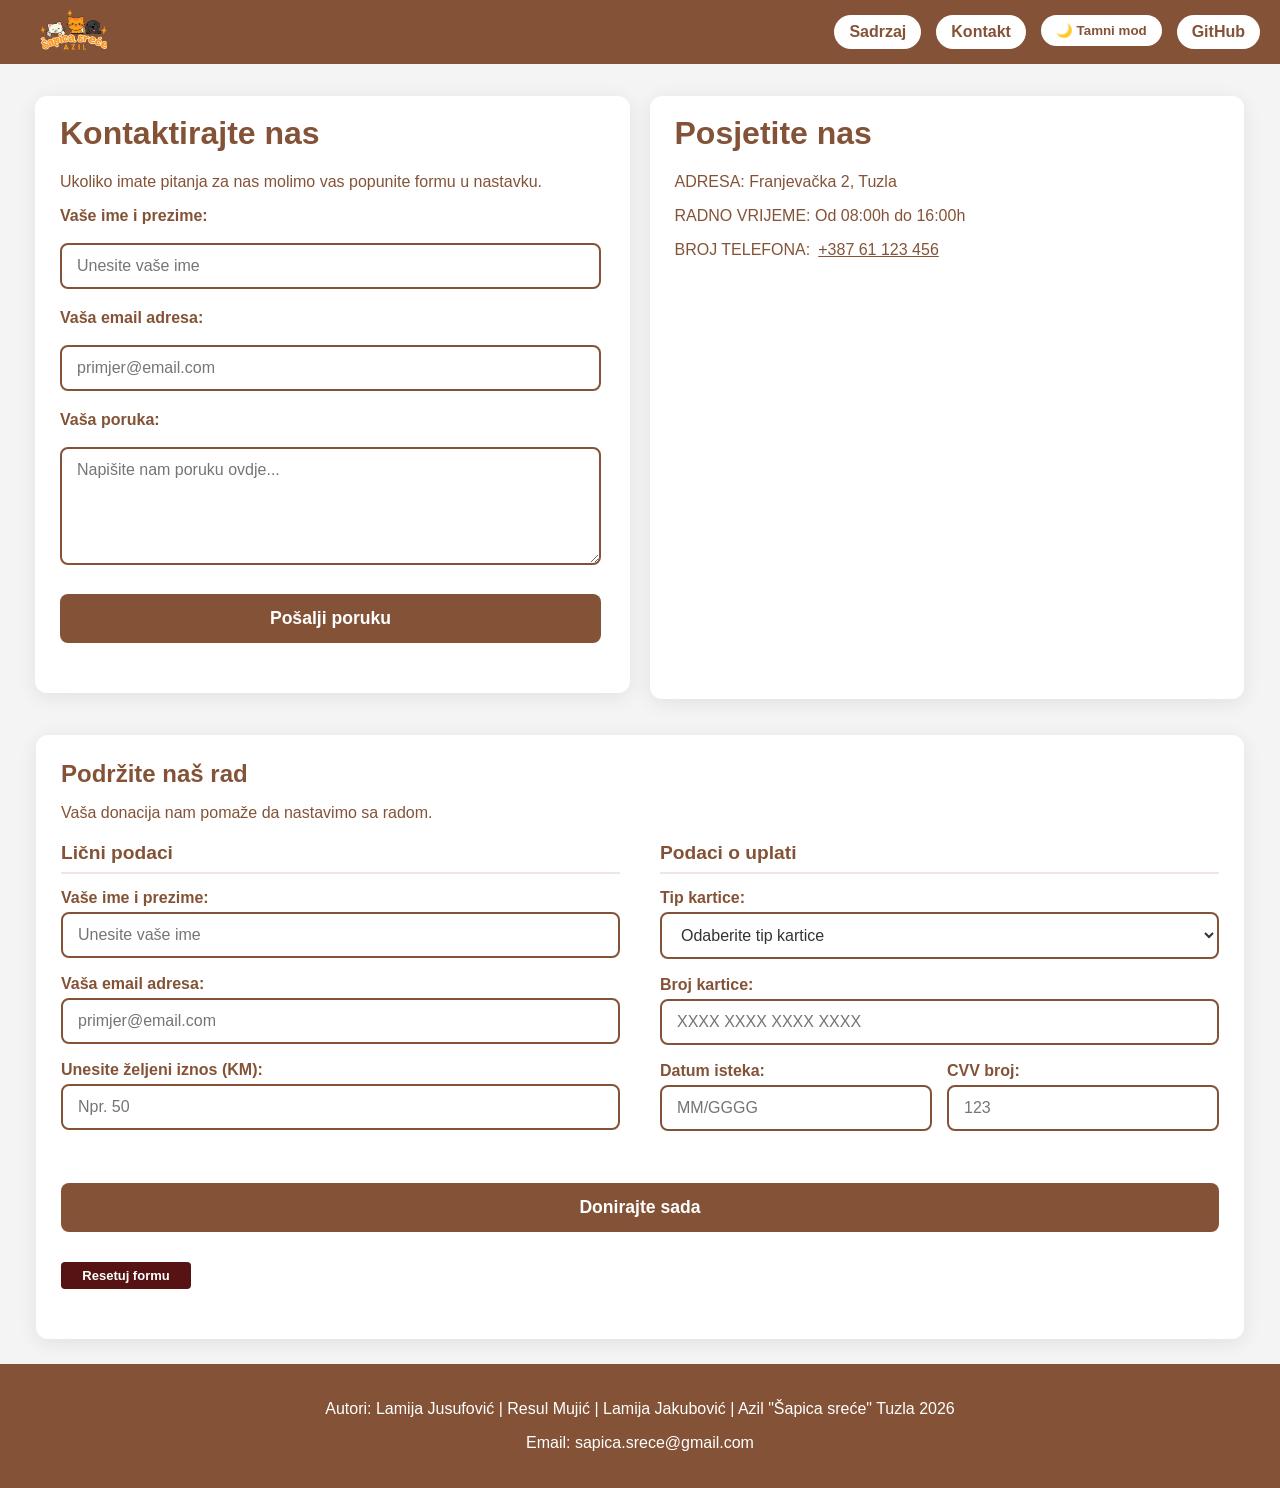
==== commit 86a47bde: "Popravljene greske u tamnom nacinu" ====
--- a/kontakt.html
+++ b/kontakt.html
@@ -5,6 +5,9 @@
     <title>Azil "Šapica sreće" - Tuzla</title>
     <meta name="viewport" content="width=device-width, initial-scale=1.0">
     <link rel="stylesheet" href="style.css">
+
+
+    
 </head>
 
 <body>
@@ -162,7 +165,7 @@
 </div>
 <div>
 <footer>
-    <p>Autori: Lamija Jusufović   |  Resuj Mujić  |  Lamija Jakubović  |    Azil "Šapica sreće" Tuzla 2026</p>
+    <p>Autori: Lamija Jusufović   |  Resul Mujić  |  Lamija Jakubović  |    Azil "Šapica sreće" Tuzla 2026</p>
     <p>Email: sapica.srece@gmail.com
     </p>
 </footer>
@@ -247,8 +250,19 @@
 
 
     </script>
-
-
+    <a href="#" onclick="window.scrollTo({top: 0, behavior: 'smooth'});" 
+   class="back-to-top"></a>
+    <script>
+  const backToTop = document.querySelector('.back-to-top');
+
+  window.addEventListener('scroll', () => {
+    if (window.scrollY > 100) { 
+      backToTop.style.display = 'block'; // pojavi se kad skroluješ
+    } else {
+      backToTop.style.display = 'none';  // nestane kad si na vrhu
+    }
+  });
+</script>
 
 </body>
 </html>
--- a/style.css
+++ b/style.css
@@ -243,6 +243,8 @@
   transform: translateX(-50%) scale(1.1); 
   color: #ffffff; 
 }
+
+
 
 
 
@@ -1141,3 +1143,24 @@
 }
 
 
+
+body.dark .forma-kontejner input[type="text"],
+body.dark .forma-kontejner input[type="email"],
+body.dark .forma-kontejner textarea,
+body.dark .forma-donacije input[type="text"],
+body.dark .forma-donacije input[type="email"],
+body.dark .forma-donacije input[type="number"],
+body.dark .forma-donacije select {
+    background-color: #1a1a1a !important; 
+    color: #ffffff !important;            
+    border: 2px solid #444444 !important; 
+}
+
+
+body.dark input::placeholder, 
+body.dark textarea::placeholder {
+    color: #aaaaaa !important;            
+}
+
+
+
